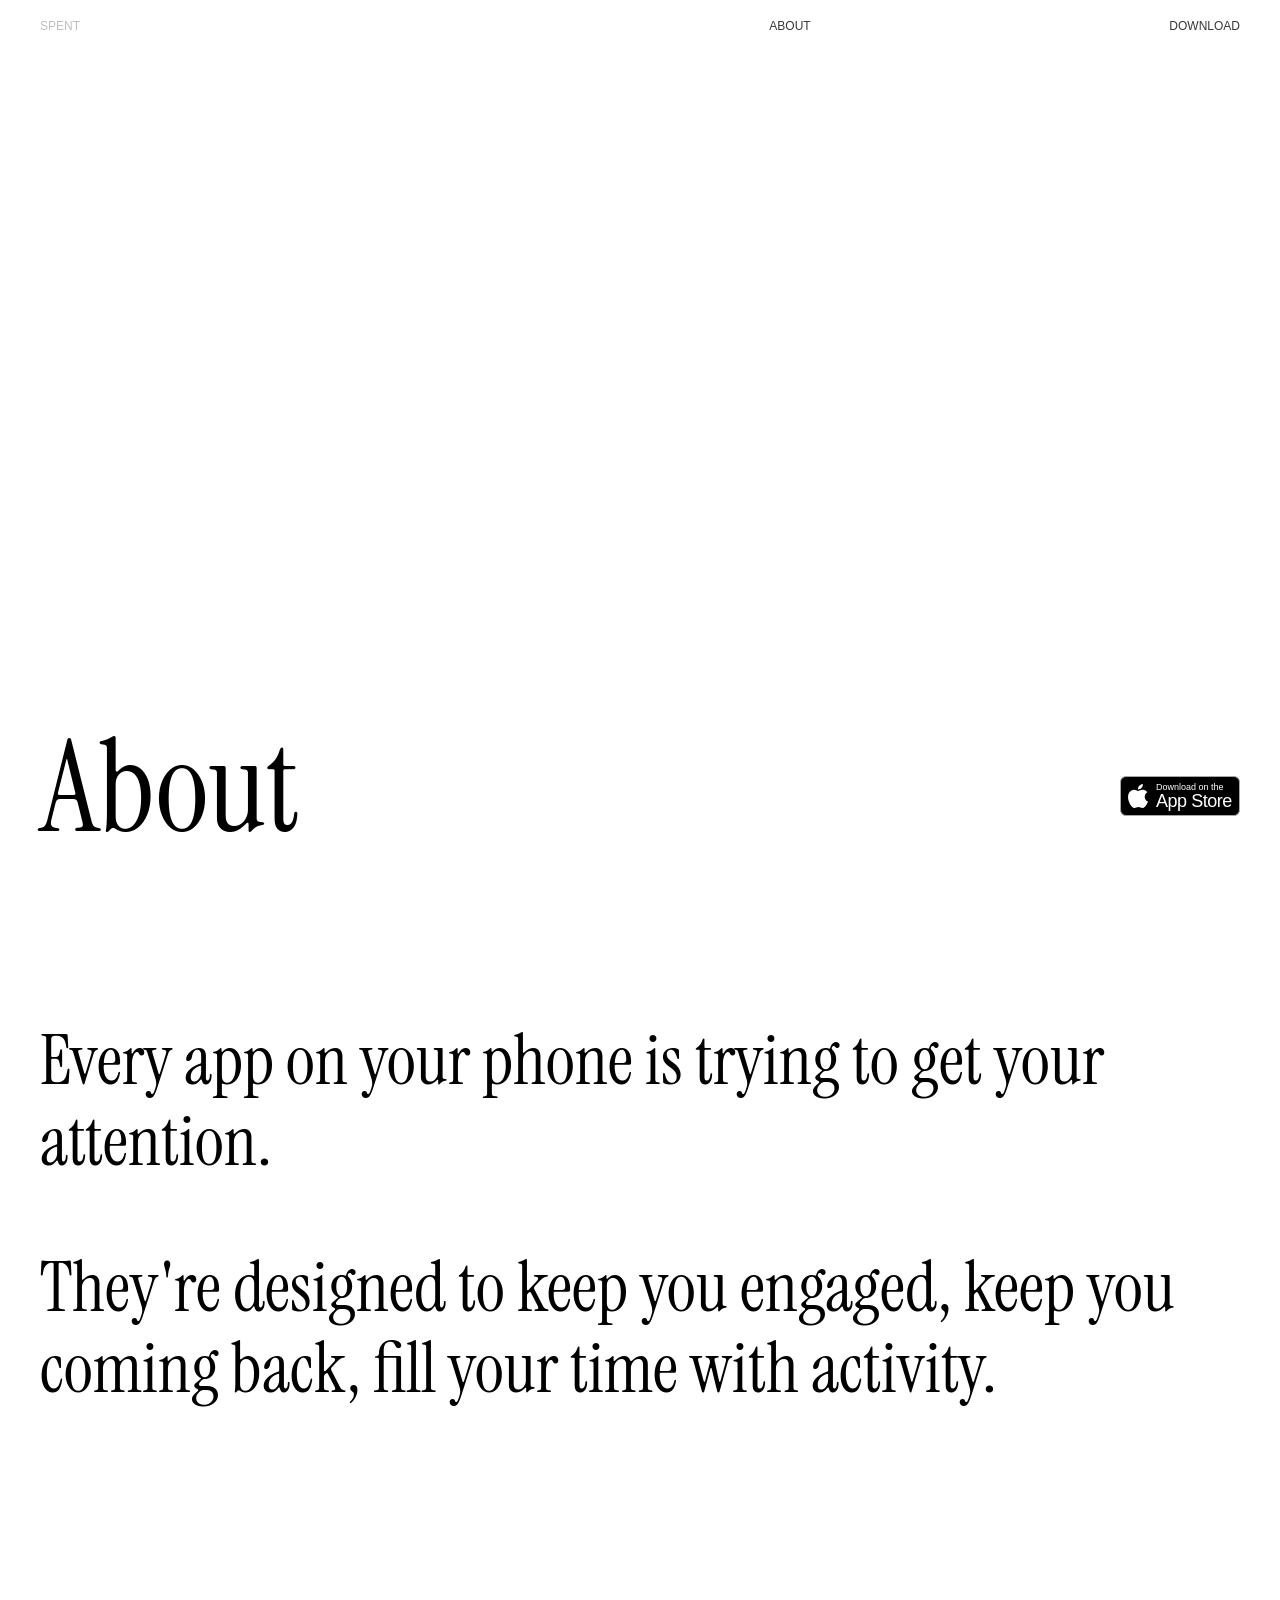
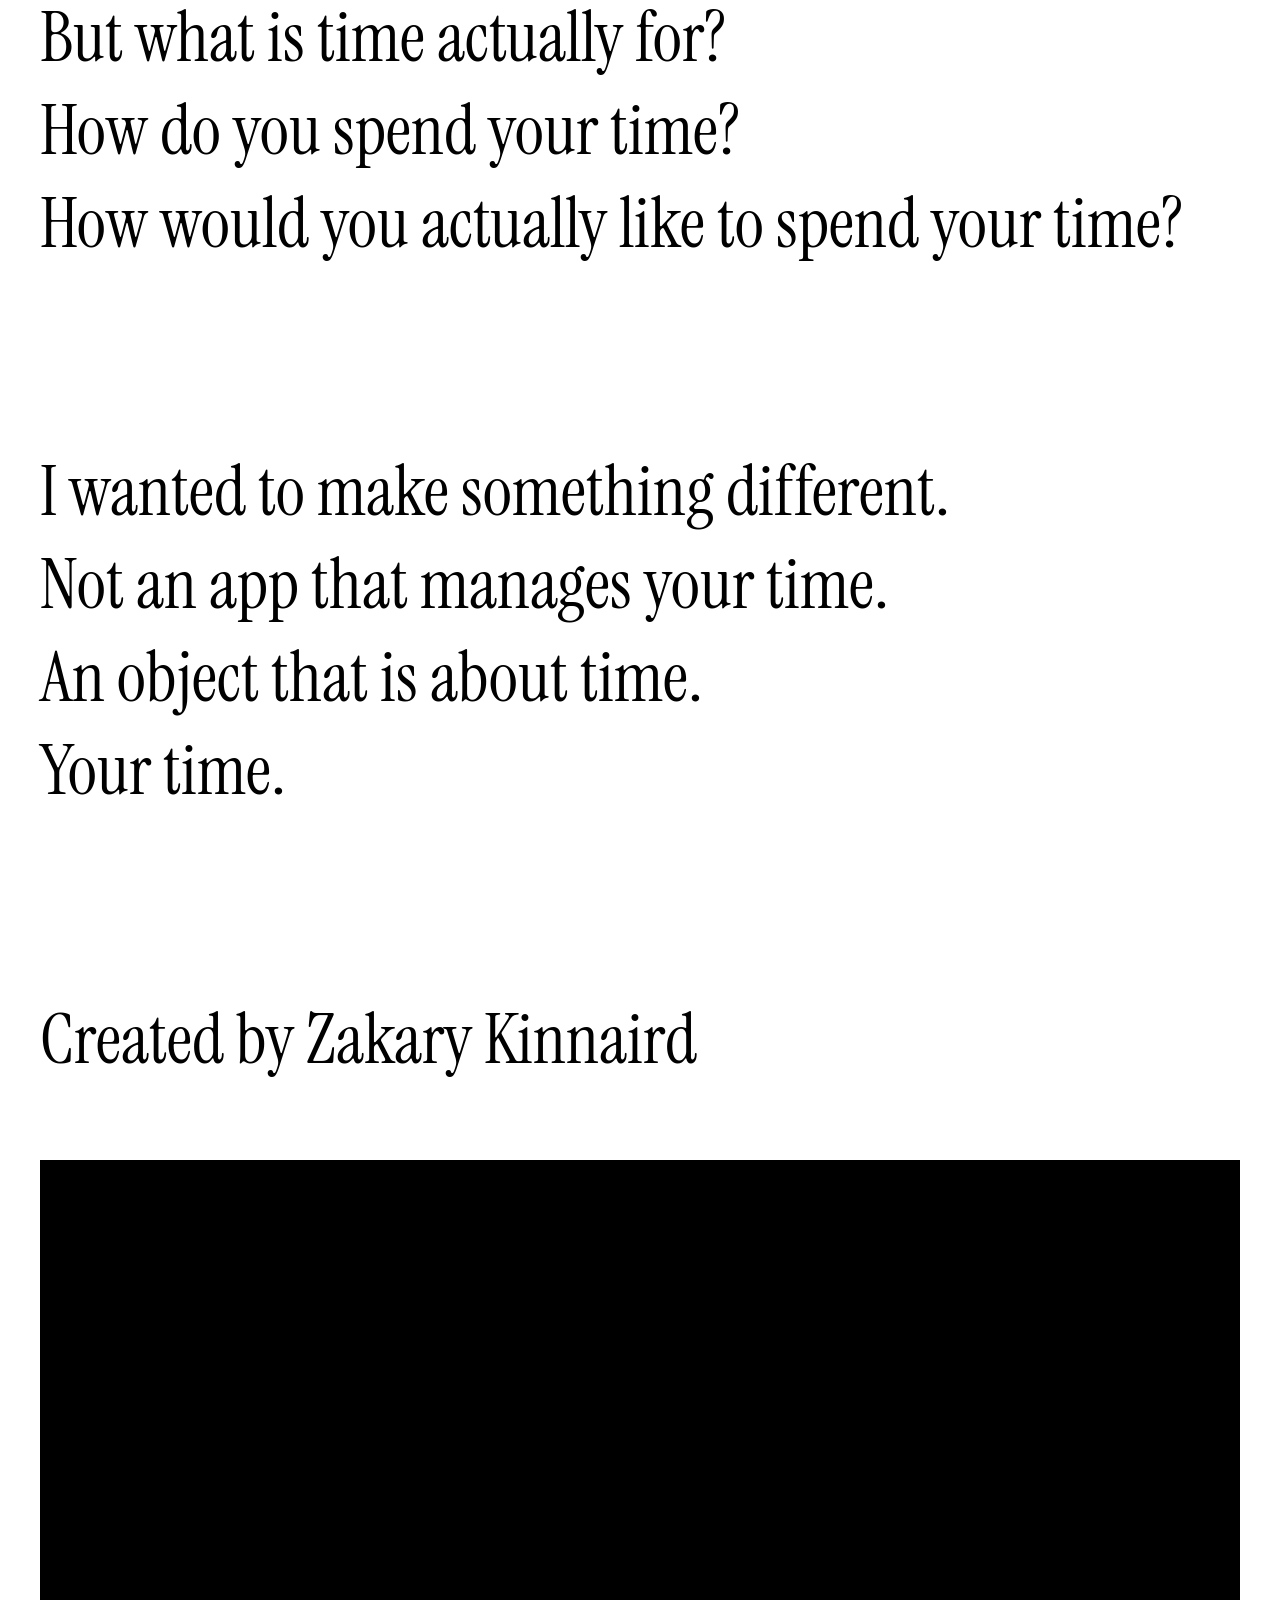
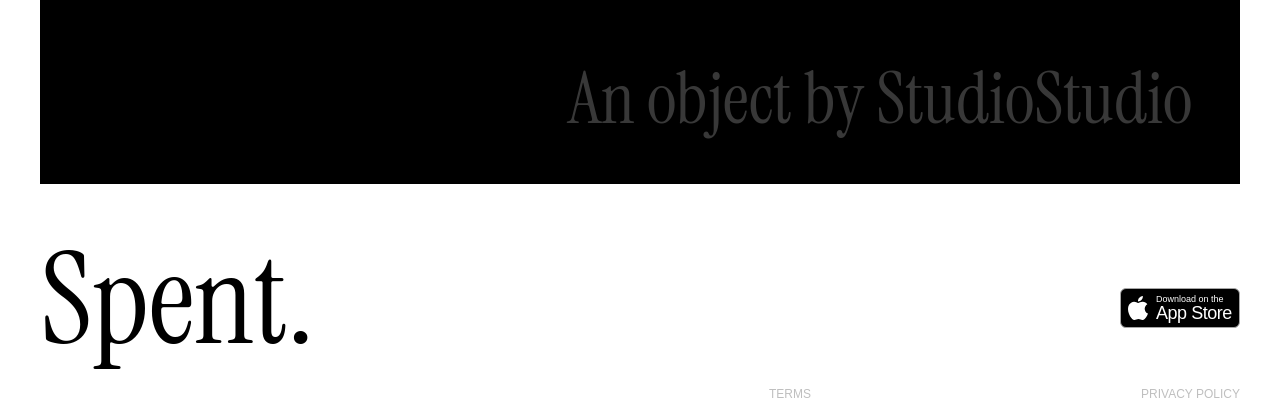
==== about.html @ fd3a0ca6 "Add full favicon set and wire it on both pages. Ship RealFaviconGenerator assets with ICO, PNG, SVG," ====
<!DOCTYPE html>
<html lang="en">
<head>
    <meta charset="UTF-8">
    <meta name="viewport" content="width=device-width, initial-scale=1.0">
    <title>About — Spent.</title>
    <meta name="description" content="An object that is about time. Your time.">
    <link rel="preconnect" href="https://fonts.googleapis.com">
    <link rel="preconnect" href="https://fonts.gstatic.com" crossorigin>
    <link href="https://fonts.googleapis.com/css2?family=Inter:wght@500;600&display=swap" rel="stylesheet">
    <link rel="stylesheet" href="styles.css">
    <meta name="apple-mobile-web-app-capable" content="yes">
    <meta name="apple-mobile-web-app-status-bar-style" content="default">
    <link rel="icon" href="images/favicon/favicon.ico" sizes="48x48">
    <link rel="icon" href="images/favicon/favicon.svg" type="image/svg+xml">
    <link rel="icon" type="image/png" sizes="96x96" href="images/favicon/favicon-96x96.png">
    <link rel="apple-touch-icon" href="images/favicon/apple-touch-icon.png">
    <link rel="manifest" href="images/favicon/site.webmanifest">
    <script>
        try {
            if (sessionStorage.getItem("spent-nav-intro-seen")) {
                document.documentElement.classList.add("nav-intro-seen");
            }
        } catch (error) {}
    </script>
</head>
<body>
    <div class="page page--about" data-node-id="595:8399">
        <div class="top-screen">
            <header class="menu" data-node-id="579:6534">
                <nav class="nav" aria-label="Primary" data-node-id="579:6535">
                    <a href="index.html" class="nav-link nav-link--dimmed nav-link--spent">Spent</a>
                    <span class="nav-spacer" aria-hidden="true"></span>
                    <a href="about.html" class="nav-link nav-link--active nav-link--about" aria-current="page">About</a>
                    <a href="https://apps.apple.com/app/id6762966405" class="nav-link nav-link--active nav-link--download">Download</a>
                </nav>
            </header>

            <div class="home-frame" data-node-id="579:6540">
                <section class="hero">
                    <div class="hero-media hero-media--video is-developing">
                        <video
                            class="hero-video hero-video--desktop"
                            src="videos/hero-desktop.mp4"
                            muted
                            autoplay
                            loop
                            playsinline
                            preload="auto"
                            aria-label="Spent on iPhone, on a wooden desk with everyday objects"
                        ></video>
                        <video
                            class="hero-video hero-video--mobile"
                            src="videos/hero-mobile.mp4"
                            muted
                            autoplay
                            loop
                            playsinline
                            preload="auto"
                            aria-label="Spent on iPhone, on a wooden desk with everyday objects"
                        ></video>
                        <span class="hero-develop" aria-hidden="true"></span>
                    </div>
                </section>

                <section class="title-row">
                    <h1 class="title">About</h1>
                    <a
                        href="https://apps.apple.com/app/id6762966405"
                        class="app-store-badge"
                        aria-label="Download on the App Store"
                    >
                        <span class="app-store-badge__icon" aria-hidden="true">
                            <img src="assets/apple-logo.svg" alt="">
                        </span>
                        <span class="app-store-badge__copy">
                            <span class="app-store-badge__line">Download on the</span>
                            <span class="app-store-badge__store">App Store</span>
                        </span>
                    </a>
                </section>
            </div>
        </div>

        <main class="about">
            <section class="about-copy">
                <div class="story-copy">
                    <p class="story-line story-line--lead">Every app on your phone is trying to get your attention.</p>
                    <p class="story-line">They're designed to keep you engaged, keep you coming back, fill your time with activity.</p>
                    <p class="story-line story-line--close">But what is time actually for?</p>
                    <p class="story-line">How do you spend your time?</p>
                    <p class="story-line">How would you actually like to spend your time?</p>
                    <p class="story-line story-line--close">I wanted to make something different.</p>
                    <p class="story-line">Not an app that manages your time.</p>
                    <p class="story-line">An object that is about time.</p>
                    <p class="story-line">Your time.</p>
                    <p class="story-line story-line--close">Created by Zakary Kinnaird</p>
                </div>
            </section>
        </main>

        <footer class="site-footer">
            <div class="site-footer__credit">
                <p class="site-footer__text">An object by StudioStudio</p>
            </div>
            <div class="site-footer__closing">
                <div class="site-footer__title-row">
                    <p class="title site-footer__title">Spent.</p>
                    <a
                        href="https://apps.apple.com/app/id6762966405"
                        class="app-store-badge"
                        aria-label="Download on the App Store"
                    >
                        <span class="app-store-badge__icon" aria-hidden="true">
                            <img src="assets/apple-logo.svg" alt="">
                        </span>
                        <span class="app-store-badge__copy">
                            <span class="app-store-badge__line">Download on the</span>
                            <span class="app-store-badge__store">App Store</span>
                        </span>
                    </a>
                </div>
                <nav class="site-footer__legal-nav" aria-label="Legal">
                    <a href="#" class="site-footer__legal-link site-footer__legal-link--terms">Terms</a>
                    <a href="#" class="site-footer__legal-link site-footer__legal-link--privacy">Privacy Policy</a>
                </nav>
            </div>
        </footer>
    </div>
    <script src="main.js"></script>
</body>
</html>
---- styles.css ----
/* Figma tokens — file IQTXoSvIH6yAjoppLTlvnV, frame 585:6566 */
:root {
    --night: #383838;
    --text-dimmed: #bfbfbf;
    --background: #ffffff;
    --text-primary: #000000;
    --badge-border: #a6a6a6;
    --page-padding: 40px;
    --menu-padding: 20px;
    --section-gap: 48px;
    --title-size: 128px;
    --story-size: clamp(32px, 5.5vw, 88px);
    --story-block-gap: 120px;
    --footer-text-size: clamp(40px, 6vw, 72px);
    --footer-padding: 48px;
    --footer-top-gap: 40px;
    --reveal-duration: 1.35s;
    --reveal-ease: cubic-bezier(0.25, 0.1, 0.25, 1);
    --hero-develop-duration: 6.5s;
    --hero-develop-delay: 0.7s;
    --hero-develop-ease: cubic-bezier(0.22, 1, 0.36, 1);
    --nav-fade-delay: calc(var(--hero-develop-delay) + var(--hero-develop-duration) * 0.55);
    --story-develop-duration: calc(var(--hero-develop-duration) / 2);
    --story-develop-delay: calc(var(--hero-develop-delay) / 2);
    --polaroid-text: #f4f4f3;
    --text-develop-duration: var(--hero-develop-duration);
    --footer-develop-duration: calc(var(--text-develop-duration) * 1.5);
    --footer-develop-delay: calc(var(--hero-develop-delay) * 2);
    --footer-reveal-duration: calc(var(--reveal-duration) * 1.5);
    --link-hover-duration: 1.5s;
    --link-hover-ease: cubic-bezier(0.25, 0.1, 0.25, 1);
}

@font-face {
    font-family: "Instrument Serif";
    src: url("fonts/InstrumentSerif-Regular.ttf") format("truetype");
    font-weight: 400;
    font-style: normal;
    font-display: swap;
}

*,
*::before,
*::after {
    margin: 0;
    padding: 0;
    box-sizing: border-box;
    -webkit-font-smoothing: antialiased;
    -moz-osx-font-smoothing: grayscale;
}

html {
    height: 100%;
    scroll-behavior: smooth;
}

body {
    min-height: 100%;
    background-color: var(--background);
    color: var(--text-primary);
    overflow-x: hidden;
}

img {
    display: block;
    max-width: 100%;
}

video {
    display: block;
    max-width: 100%;
}

a {
    color: inherit;
    text-decoration: none;
}

.page {
    width: 100%;
    min-height: 100%;
    display: flex;
    flex-direction: column;
    align-items: center;
}

/* Figma Desktop frame — nav + hero + title = one viewport */
.top-screen {
    width: 100%;
    height: 100dvh;
    max-height: 100dvh;
    display: flex;
    flex-direction: column;
    align-items: center;
    padding-left: var(--page-padding);
    padding-right: var(--page-padding);
    padding-top: env(safe-area-inset-top);
    padding-bottom: env(safe-area-inset-bottom);
    overflow: hidden;
}

/* Section: menu — 579:6534 */
.menu {
    width: 100%;
    display: flex;
    align-items: center;
    justify-content: center;
    padding-top: var(--menu-padding);
    padding-bottom: var(--menu-padding);
    flex-shrink: 0;
}

.top-screen:has(.hero-media.is-developing) .menu,
.top-screen:has(.hero-media.is-developing) .title-row .app-store-badge {
    opacity: 0;
    animation: nav-fade-in var(--reveal-duration) var(--reveal-ease) var(--nav-fade-delay) both;
}

html.nav-intro-seen .top-screen:has(.hero-media.is-developing) .menu,
html.nav-intro-seen .top-screen:has(.hero-media.is-developing) .title-row .app-store-badge {
    opacity: 1;
    animation: none;
}

@keyframes nav-fade-in {
    from {
        opacity: 0;
    }

    to {
        opacity: 1;
    }
}

.nav {
    width: 100%;
    display: grid;
    grid-template-columns: repeat(4, 1fr);
    align-items: center;
    font-family: "Helvetica Neue", Helvetica, Inter, sans-serif;
    font-size: 12px;
    font-weight: 500;
    line-height: 1;
    text-transform: uppercase;
    white-space: nowrap;
}

.nav-link {
    font-weight: 500;
    transition: color var(--link-hover-duration) var(--link-hover-ease);
}

.nav-link--active {
    color: var(--night);
}

.nav-link--active:hover,
.nav-link--active:focus-visible {
    color: var(--text-dimmed);
}

.nav-link--spent {
    grid-column: 1;
    justify-self: start;
}

.nav-link--spent.nav-link--dimmed {
    grid-column: 1;
    justify-self: start;
}

.nav-spacer {
    grid-column: 2;
}

.nav-link--dimmed {
    color: var(--text-dimmed);
    grid-column: 3;
    justify-self: center;
}

.nav-link--dimmed:hover,
.nav-link--dimmed:focus-visible {
    color: var(--night);
}

.nav-link--about {
    grid-column: 3;
    justify-self: center;
}

.nav-link--dimmed[aria-disabled="true"] {
    cursor: default;
}

.nav-link--dimmed[aria-disabled="true"]:hover,
.nav-link--dimmed[aria-disabled="true"]:focus-visible {
    color: var(--text-dimmed);
}

.nav-link--download {
    grid-column: 4;
    justify-self: end;
}

/* Figma content column — 579:6540 */
.home-frame {
    width: 100%;
    flex: 1;
    min-height: 0;
    display: flex;
    flex-direction: column;
}

/* Section: hero — 579:6541 */
.hero {
    position: relative;
    width: 100%;
    flex: 1;
    min-height: 0;
    overflow: hidden;
}

.hero-media {
    position: absolute;
    inset: 0;
    overflow: hidden;
}

.hero-image {
    position: absolute;
    inset: 0;
    width: 100%;
    height: 100%;
    max-width: none;
    object-fit: cover;
    object-position: center;
    pointer-events: none;
    opacity: 0.08;
    filter: brightness(0.18) saturate(0.2) sepia(0.12);
}

.hero-develop,
.story-develop {
    position: absolute;
    inset: 0;
    pointer-events: none;
    opacity: 1;
    background: linear-gradient(
        180deg,
        rgba(244, 244, 243, 0.96) 0%,
        rgba(244, 244, 243, 0.94) 100%
    );
}

.hero-media.is-developing .hero-image {
    will-change: opacity, filter;
    animation: hero-photo-develop var(--hero-develop-duration) var(--hero-develop-ease) var(--hero-develop-delay) forwards;
}

.hero-media.is-developing .hero-develop {
    animation: hero-wash-clear var(--hero-develop-duration) var(--hero-develop-ease) var(--hero-develop-delay) forwards;
}

.hero-media.is-developed .hero-image {
    opacity: 1;
    filter: none;
}

.hero-media.is-developed .hero-develop {
    opacity: 0;
}

.hero-media--video .hero-video {
    position: absolute;
    inset: 0;
    width: 100%;
    height: 100%;
    max-width: none;
    object-fit: cover;
    object-position: center;
    pointer-events: none;
    opacity: 0.08;
    filter: brightness(0.18) saturate(0.2) sepia(0.12);
}

.hero-media--video.is-developing .hero-video {
    will-change: opacity, filter;
    animation: hero-photo-develop var(--hero-develop-duration) var(--hero-develop-ease) var(--hero-develop-delay) forwards;
}

.hero-media--video.is-developing .hero-develop {
    animation: hero-wash-clear var(--hero-develop-duration) var(--hero-develop-ease) var(--hero-develop-delay) forwards;
}

.hero-media--video.is-developed .hero-video {
    opacity: 1;
    filter: none;
}

.hero-media--video.is-developed .hero-develop {
    opacity: 0;
}

.hero-video--mobile {
    display: none;
}

@media (max-width: 768px) {
    .hero-video--desktop {
        display: none;
    }

    .hero-video--mobile {
        display: block;
    }
}

@keyframes hero-photo-develop {
    from {
        opacity: 0.08;
        filter: brightness(0.18) saturate(0.2) sepia(0.12);
    }

    to {
        opacity: 1;
        filter: brightness(1) saturate(1) sepia(0);
    }
}

@keyframes hero-wash-clear {
    to {
        opacity: 0;
    }
}

@media (prefers-reduced-motion: reduce) {
    .hero-image,
    .hero-media--video .hero-video {
        opacity: 1;
        filter: none;
    }

    .hero-develop,
    .story-develop {
        display: none;
    }

    .hero-media.is-developing .hero-image,
    .hero-media.is-developing .hero-develop,
    .hero-media--video.is-developing .hero-video,
    .hero-media--video.is-developing .hero-develop,
    .story-media.is-visible .story-image,
    .story-media.is-visible .story-develop {
        animation: none;
    }

    .story-media .story-image {
        opacity: 1;
        filter: none;
    }

    .menu,
    .title-row .app-store-badge {
        opacity: 1;
        animation: none;
    }
}

/* Section: title row — 579:6542 + 579:6544 */
.title-row {
    width: 100%;
    display: flex;
    align-items: center;
    justify-content: space-between;
    gap: 24px;
    flex-shrink: 0;
    padding-top: var(--section-gap);
    padding-bottom: var(--page-padding);
    min-height: calc(var(--title-size) + var(--section-gap) + var(--page-padding));
}

.title {
    font-family: "Instrument Serif", Georgia, "Times New Roman", serif;
    font-size: var(--title-size);
    font-weight: 400;
    line-height: 1;
    color: var(--text-primary);
    word-break: break-word;
}

@media (min-width: 769px) {
    .title {
        /* Serif cap height sits low in the em box at large sizes */
        transform: translateY(-0.06em);
    }
}

/* App Store badge — Component 2, 579:6544 */
.app-store-badge {
    display: inline-flex;
    align-items: center;
    flex-shrink: 0;
    width: 120px;
    height: 40px;
    padding: 0;
    background: #000000;
    border: 1px solid var(--badge-border);
    border-radius: 6px;
    overflow: hidden;
    transition: opacity 0.2s ease;
}

.app-store-badge:hover {
    opacity: 0.88;
}

.app-store-badge__icon {
    position: relative;
    width: 20px;
    height: 24px;
    margin-left: 7px;
    flex-shrink: 0;
    overflow: hidden;
}

.app-store-badge__icon img {
    position: absolute;
    inset: 0;
    width: 100%;
    height: 100%;
}

.app-store-badge__copy {
    display: flex;
    flex-direction: column;
    align-items: flex-start;
    justify-content: center;
    margin-left: 8px;
    color: #ffffff;
}

.app-store-badge__line {
    font-family: -apple-system, BlinkMacSystemFont, "SF Pro Text", "Helvetica Neue", sans-serif;
    font-size: 9px;
    font-weight: 500;
    line-height: 9px;
}

.app-store-badge__store {
    font-family: -apple-system, BlinkMacSystemFont, "SF Pro Display", "Helvetica Neue", sans-serif;
    font-size: 18px;
    font-weight: 500;
    line-height: 1;
    letter-spacing: -0.47px;
}

@media (max-width: 1200px) {
    :root {
        --title-size: clamp(64px, 8vw, 128px);
        --section-gap: clamp(24px, 3vh, 48px);
    }
}

@media (max-width: 768px) {
    :root {
        --page-padding: 20px;
        --title-size: clamp(48px, 12vw, 96px);
        --section-gap: clamp(16px, 2.5vh, 32px);
    }

    .menu {
        align-items: center;
        height: auto;
        padding-top: var(--menu-padding);
        padding-bottom: var(--menu-padding);
    }

    .title-row {
        align-items: center;
        gap: 16px;
        min-height: auto;
        padding-top: var(--section-gap);
        padding-bottom: 20px;
    }

    .title {
        transform: translateY(-0.04em);
    }
}

@media (max-height: 700px) {
    :root {
        --title-size: clamp(40px, 10vh, 80px);
        --section-gap: 16px;
    }

    .menu {
        align-items: center;
        height: auto;
        padding-top: var(--menu-padding);
        padding-bottom: var(--menu-padding);
    }

    .title-row {
        padding-bottom: 16px;
    }
}

@media (max-width: 480px) {
    .nav {
        font-size: 11px;
    }
}

/* Story page — frame 585:6584 */
.story {
    width: 100%;
    padding-left: var(--page-padding);
    padding-right: var(--page-padding);
}

/* About page — frame 595:8399 */
.about {
    width: 100%;
    padding-left: var(--page-padding);
    padding-right: var(--page-padding);
    padding-bottom: var(--page-padding);
    display: flex;
    flex-direction: column;
    gap: var(--story-block-gap);
}

.about-copy {
    padding-top: var(--story-block-gap);
}

.about-copy .story-copy {
    gap: 0.75em;
}

.about-copy .story-line--lead {
    margin-bottom: 0.75em;
}

.about-copy .story-line--close {
    margin-top: 2.5em;
}

.story-intro {
    padding-top: var(--story-block-gap);
    padding-bottom: var(--story-block-gap);
}

.story-block {
    display: flex;
    flex-direction: column;
    gap: var(--story-block-gap);
    padding-bottom: var(--story-block-gap);
}

.story-block--last {
    padding-bottom: calc(var(--story-block-gap) + var(--page-padding));
}

.story-image {
    width: 100%;
    height: auto;
    max-width: none;
    display: block;
}

.story-media {
    position: relative;
    width: 100%;
}

.story-media .story-image {
    opacity: 0.08;
    filter: brightness(0.18) saturate(0.2) sepia(0.12);
}

.story-media.is-visible .story-image {
    will-change: opacity, filter;
    animation: hero-photo-develop var(--story-develop-duration) var(--hero-develop-ease) var(--story-develop-delay) forwards;
}

.story-media.is-visible .story-develop {
    animation: hero-wash-clear var(--story-develop-duration) var(--hero-develop-ease) var(--story-develop-delay) forwards;
}

.story-media.is-developed .story-image {
    opacity: 1;
    filter: none;
}

.story-media.is-developed .story-develop {
    opacity: 0;
}

.story-copy {
    display: flex;
    flex-direction: column;
    gap: 0.15em;
}

.story-line {
    font-family: "Instrument Serif", Georgia, "Times New Roman", serif;
    font-size: var(--story-size);
    font-weight: 400;
    line-height: 1.15;
    color: var(--polaroid-text);
}

.story-line--lead {
    margin-bottom: 0.35em;
}

.story-line--close {
    margin-top: 0.65em;
}

/* Scroll reveal — polaroid develop on editorial text */
@keyframes text-polaroid-develop {
    from {
        color: var(--polaroid-text);
    }

    to {
        color: var(--text-primary);
    }
}

@keyframes footer-credit-fade-in {
    from {
        opacity: 0;
    }

    to {
        opacity: 1;
    }
}

.story-line.is-visible {
    will-change: color;
    animation: text-polaroid-develop var(--text-develop-duration) var(--hero-develop-ease) var(--reveal-delay, 0ms) forwards;
}

.site-footer__title.is-visible {
    will-change: color;
    animation: text-polaroid-develop var(--footer-develop-duration) var(--hero-develop-ease) var(--footer-develop-delay) forwards;
}

.site-footer__text.is-visible {
    will-change: opacity;
    animation: footer-credit-fade-in var(--footer-develop-duration) var(--hero-develop-ease) var(--footer-develop-delay) forwards;
}

.site-footer__closing .app-store-badge {
    opacity: 0;
    transition: opacity var(--footer-reveal-duration) var(--reveal-ease);
    transition-delay: 0ms;
}

.site-footer__closing .app-store-badge.is-visible {
    opacity: 1;
    transition-delay: var(--footer-develop-delay);
}

@media (prefers-reduced-motion: reduce) {
    .story-line,
    .site-footer__title {
        color: var(--text-primary);
        animation: none;
    }

    .site-footer__text {
        opacity: 1;
        animation: none;
    }

    .site-footer__closing .app-store-badge {
        opacity: 1;
        transition: none;
    }
}

.site-footer {
    width: 100%;
    min-height: 100vh;
    min-height: 100dvh;
    padding-top: 0;
    padding-left: var(--page-padding);
    padding-right: var(--page-padding);
    display: flex;
    flex-direction: column;
}

.site-footer__credit {
    width: 100%;
    flex: 1 1 auto;
    display: flex;
    align-items: flex-end;
    justify-content: flex-end;
    min-height: 0;
    margin-top: var(--footer-top-gap);
    padding-right: var(--footer-padding);
    padding-bottom: var(--footer-padding);
    padding-left: var(--footer-padding);
    background: #000000;
}

.site-footer__text {
    font-family: "Instrument Serif", Georgia, "Times New Roman", serif;
    font-size: var(--footer-text-size);
    font-weight: 400;
    line-height: 1.05;
    color: var(--night);
    opacity: 0;
}

.site-footer__closing {
    position: relative;
    width: 100%;
    flex-shrink: 0;
    display: flex;
    flex-direction: column;
    align-items: stretch;
    min-height: calc(var(--title-size) + var(--section-gap) + var(--menu-padding) * 3);
    padding-top: calc(var(--section-gap) + 12px);
    padding-bottom: calc(var(--menu-padding) + env(safe-area-inset-bottom, 0px));
    background: var(--background);
}

.site-footer__title-row {
    width: 100%;
    display: flex;
    align-items: center;
    justify-content: space-between;
    gap: 24px;
}

.site-footer__title {
    word-break: break-word;
    color: var(--polaroid-text);
}

@media (min-width: 769px) {
    .site-footer__title {
        transform: translateY(-0.06em);
    }
}

.site-footer__legal-nav {
    margin-top: auto;
    width: 100%;
    display: grid;
    grid-template-columns: repeat(4, 1fr);
    align-items: center;
    font-family: "Helvetica Neue", Helvetica, Inter, sans-serif;
    font-size: 12px;
    font-weight: 500;
    line-height: 1;
    text-transform: uppercase;
    white-space: nowrap;
}

.site-footer__legal-link {
    color: var(--text-dimmed);
    transition: color var(--link-hover-duration) var(--link-hover-ease);
}

.site-footer__legal-link--terms {
    grid-column: 3;
    justify-self: center;
}

.site-footer__legal-link--privacy {
    grid-column: 4;
    justify-self: end;
}

.site-footer__legal-link:hover,
.site-footer__legal-link:focus-visible {
    color: var(--night);
}

@media (max-width: 768px) {
    :root {
        --story-block-gap: 72px;
        --footer-text-size: clamp(32px, 9vw, 48px);
        --footer-top-gap: var(--menu-padding);
    }

    .story-intro {
        padding-top: 64px;
        padding-bottom: 64px;
    }

    .site-footer__title {
        transform: translateY(-0.04em);
    }

    .site-footer__credit {
        padding: var(--menu-padding);
        padding-bottom: calc(var(--menu-padding) + env(safe-area-inset-bottom, 0px));
    }

    .site-footer__closing {
        min-height: calc(var(--title-size) + var(--section-gap) + var(--menu-padding) * 2);
        padding-top: var(--section-gap);
        padding-bottom: calc(var(--menu-padding) + env(safe-area-inset-bottom, 0px));
    }
}

@media (max-width: 480px) {
    :root {
        --story-block-gap: 56px;
    }
}
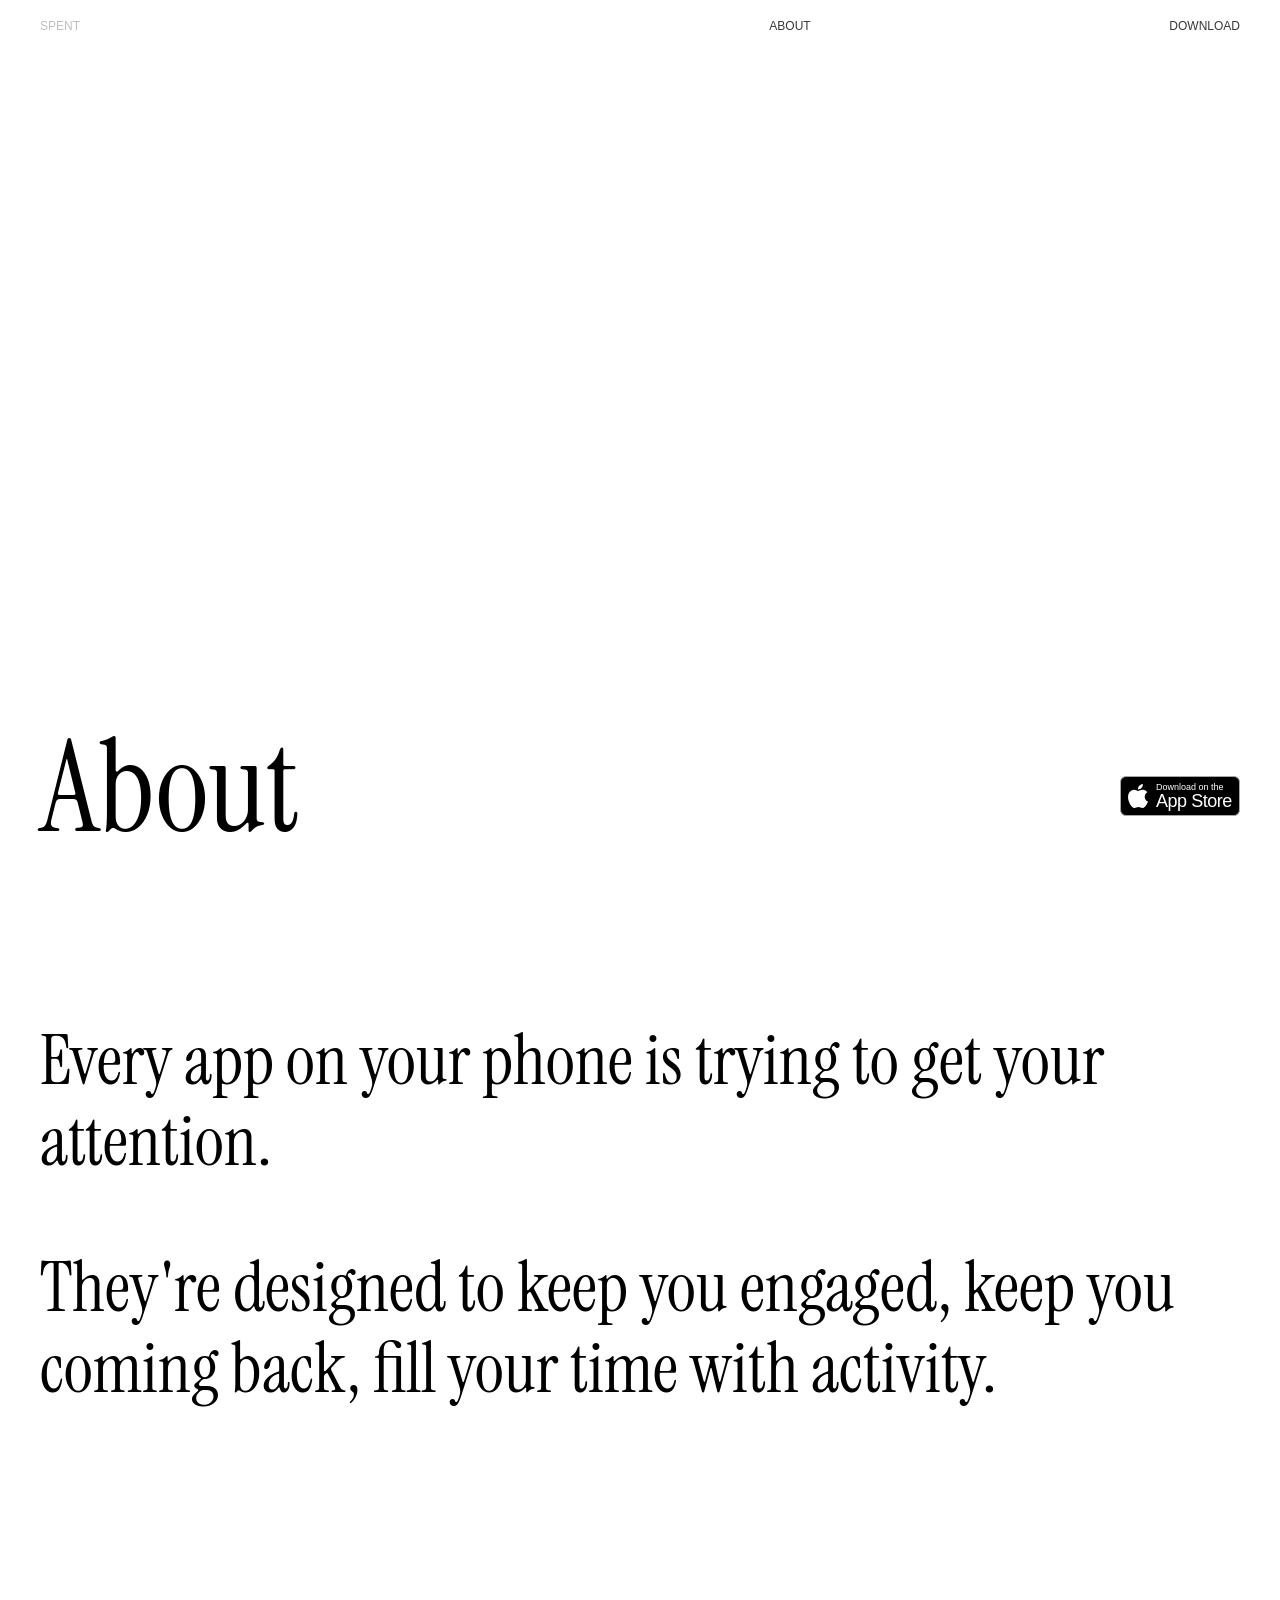
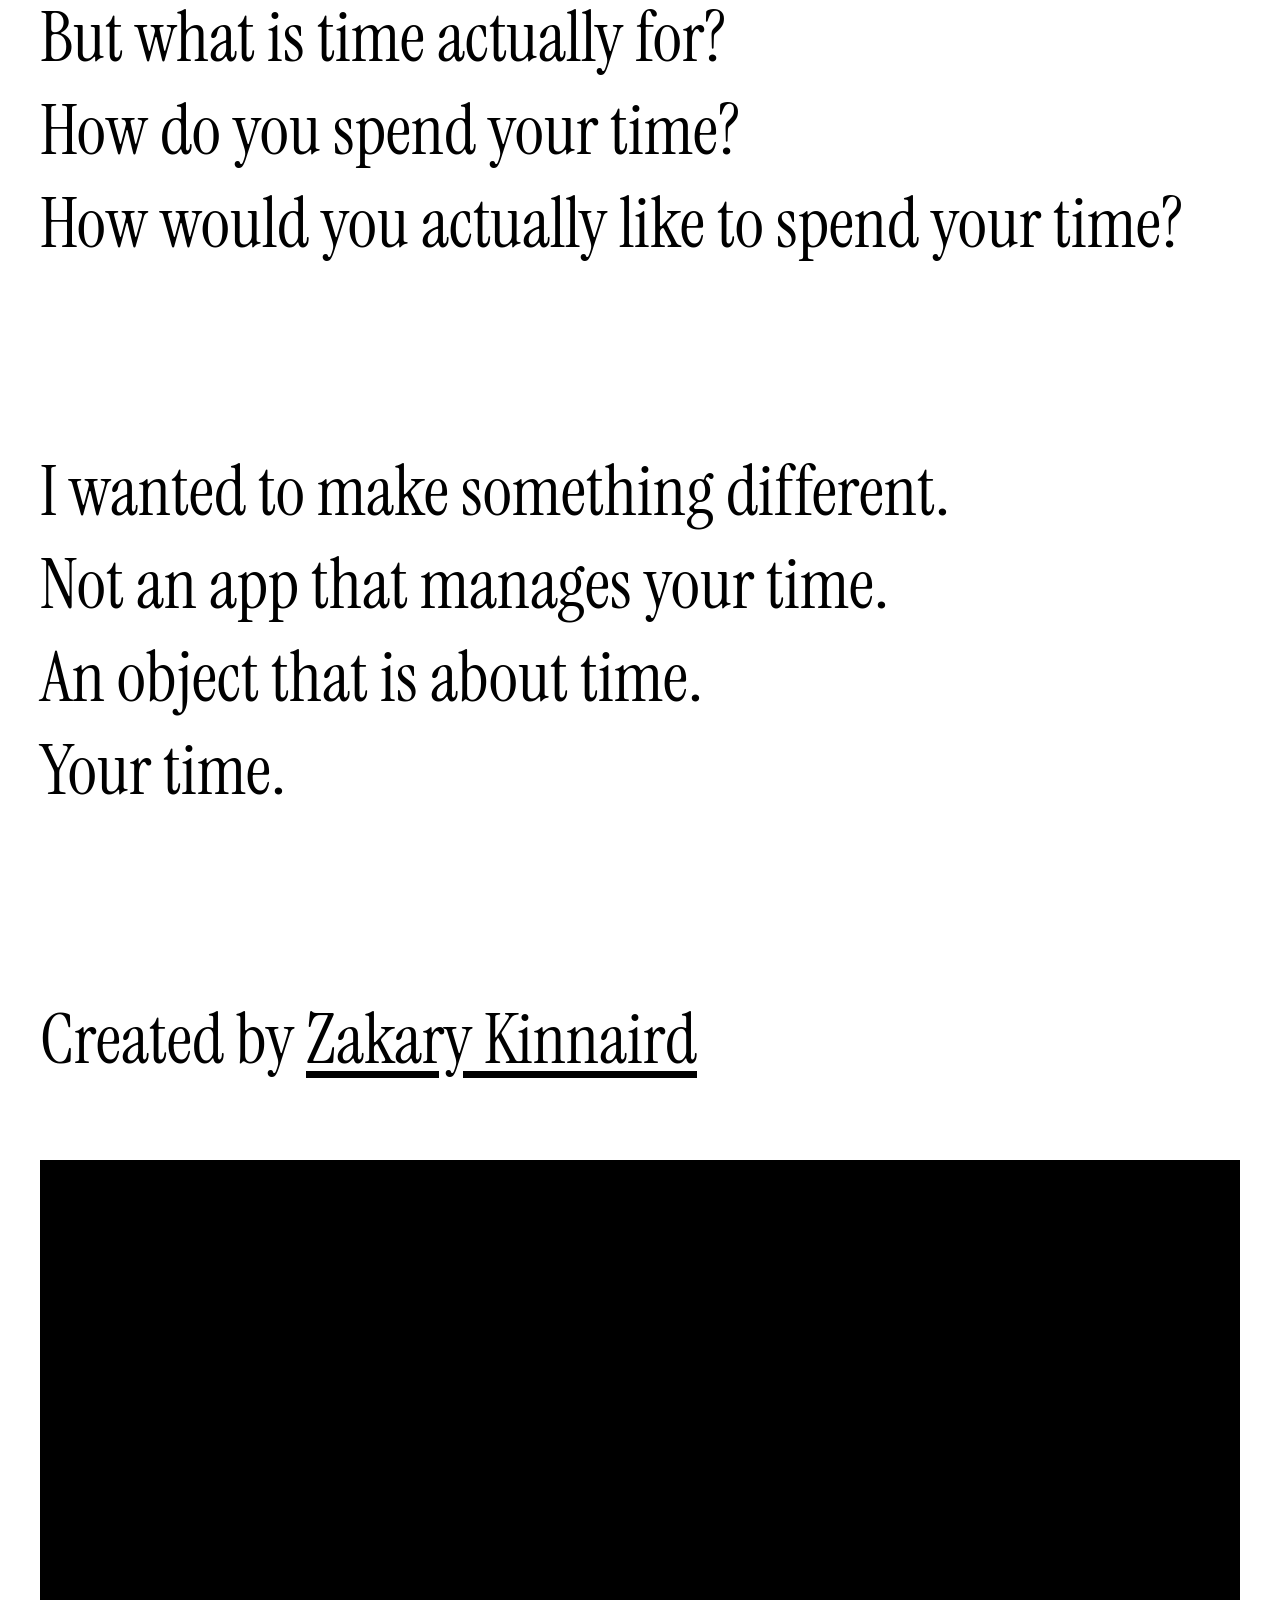
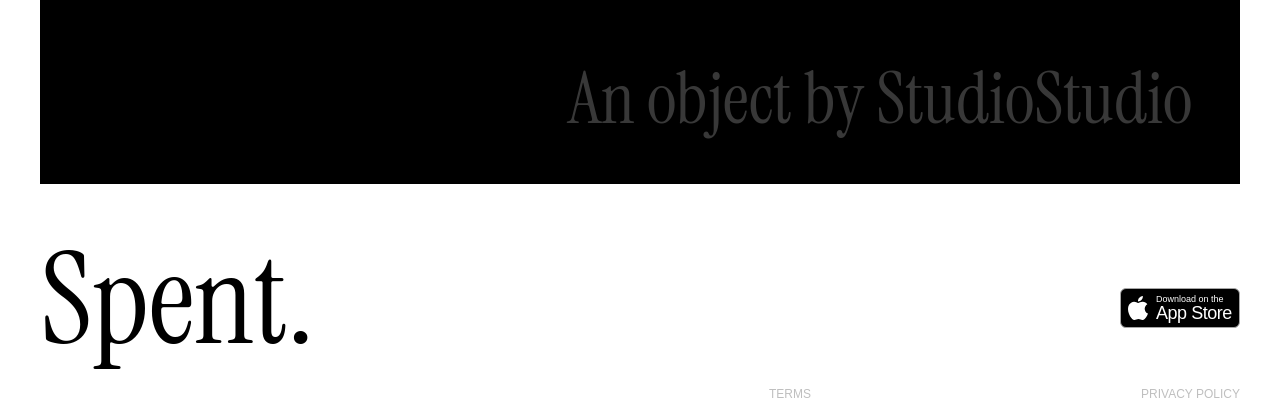
==== commit 601d00d0: "Link creator credit on About page to zakarykinnaird.com. Co-authored-by: Cursor <cursoragent@cursor." ====
--- a/about.html
+++ b/about.html
@@ -3,8 +3,27 @@
 <head>
     <meta charset="UTF-8">
     <meta name="viewport" content="width=device-width, initial-scale=1.0">
-    <title>About — Spent.</title>
-    <meta name="description" content="An object that is about time. Your time.">
+    <title>About Spent — An object about your time | StudioStudio</title>
+    <meta name="description" content="Why Spent exists: not an app that manages your time, but a calm, minimal object about it. Created by Zakary Kinnaird for iPhone and Apple Watch.">
+    <meta name="keywords" content="Spent, about, StudioStudio, minimal app, mindful time, object, calm, focus, life, day, year, iPhone app">
+    <meta name="author" content="StudioStudio">
+    <meta name="robots" content="index, follow">
+    <link rel="canonical" href="https://studiostudio.store/about.html">
+    <meta name="theme-color" content="#ffffff">
+    <meta name="apple-itunes-app" content="app-id=6762966405">
+    <meta property="og:type" content="website">
+    <meta property="og:site_name" content="Spent">
+    <meta property="og:title" content="About Spent — An object about your time">
+    <meta property="og:description" content="Not an app that manages your time. An object that is about time. Your time.">
+    <meta property="og:url" content="https://studiostudio.store/about.html">
+    <meta property="og:image" content="https://studiostudio.store/images/Spent-by-StudioStudio.png">
+    <meta property="og:image:width" content="1200">
+    <meta property="og:image:height" content="630">
+    <meta property="og:image:alt" content="Spent — A day. A year. A life. A minimal time app by StudioStudio">
+    <meta name="twitter:card" content="summary_large_image">
+    <meta name="twitter:title" content="About Spent — An object about your time">
+    <meta name="twitter:description" content="Not an app that manages your time. An object that is about time. Your time.">
+    <meta name="twitter:image" content="https://studiostudio.store/images/Spent-by-StudioStudio.png">
     <link rel="preconnect" href="https://fonts.googleapis.com">
     <link rel="preconnect" href="https://fonts.gstatic.com" crossorigin>
     <link href="https://fonts.googleapis.com/css2?family=Inter:wght@500;600&display=swap" rel="stylesheet">
@@ -17,11 +36,20 @@
     <link rel="apple-touch-icon" href="images/favicon/apple-touch-icon.png">
     <link rel="manifest" href="images/favicon/site.webmanifest">
     <script>
-        try {
-            if (sessionStorage.getItem("spent-nav-intro-seen")) {
-                document.documentElement.classList.add("nav-intro-seen");
+        (function () {
+            var height = Math.round(window.innerHeight);
+
+            document.documentElement.style.setProperty("--top-screen-height", height + "px");
+            if (height <= 700) {
+                document.documentElement.classList.add("compact-top");
             }
-        } catch (error) {}
+
+            try {
+                if (sessionStorage.getItem("spent-nav-intro-seen")) {
+                    document.documentElement.classList.add("nav-intro-seen");
+                }
+            } catch (error) {}
+        })();
     </script>
 </head>
 <body>
@@ -94,7 +122,7 @@
                     <p class="story-line">Not an app that manages your time.</p>
                     <p class="story-line">An object that is about time.</p>
                     <p class="story-line">Your time.</p>
-                    <p class="story-line story-line--close">Created by Zakary Kinnaird</p>
+                    <p class="story-line story-line--close">Created by <a href="https://zakarykinnaird.com/">Zakary Kinnaird</a></p>
                 </div>
             </section>
         </main>
@@ -121,8 +149,8 @@
                     </a>
                 </div>
                 <nav class="site-footer__legal-nav" aria-label="Legal">
-                    <a href="#" class="site-footer__legal-link site-footer__legal-link--terms">Terms</a>
-                    <a href="#" class="site-footer__legal-link site-footer__legal-link--privacy">Privacy Policy</a>
+                    <a href="terms.html" class="site-footer__legal-link site-footer__legal-link--terms">Terms</a>
+                    <a href="privacy.html" class="site-footer__legal-link site-footer__legal-link--privacy">Privacy Policy</a>
                 </nav>
             </div>
         </footer>
--- a/styles.css
+++ b/styles.css
@@ -87,8 +87,8 @@
 /* Figma Desktop frame — nav + hero + title = one viewport */
 .top-screen {
     width: 100%;
-    height: 100dvh;
-    max-height: 100dvh;
+    height: var(--top-screen-height, 100svh);
+    max-height: var(--top-screen-height, 100svh);
     display: flex;
     flex-direction: column;
     align-items: center;
@@ -458,7 +458,7 @@
 @media (max-width: 1200px) {
     :root {
         --title-size: clamp(64px, 8vw, 128px);
-        --section-gap: clamp(24px, 3vh, 48px);
+        --section-gap: clamp(24px, 3vw, 48px);
     }
 }
 
@@ -466,7 +466,7 @@
     :root {
         --page-padding: 20px;
         --title-size: clamp(48px, 12vw, 96px);
-        --section-gap: clamp(16px, 2.5vh, 32px);
+        --section-gap: 24px;
     }
 
     .menu {
@@ -489,22 +489,20 @@
     }
 }
 
-@media (max-height: 700px) {
-    :root {
-        --title-size: clamp(40px, 10vh, 80px);
-        --section-gap: 16px;
-    }
-
-    .menu {
-        align-items: center;
-        height: auto;
-        padding-top: var(--menu-padding);
-        padding-bottom: var(--menu-padding);
-    }
-
-    .title-row {
-        padding-bottom: 16px;
-    }
+html.compact-top {
+    --title-size: clamp(40px, 11vw, 72px);
+    --section-gap: 16px;
+}
+
+html.compact-top .menu {
+    align-items: center;
+    height: auto;
+    padding-top: var(--menu-padding);
+    padding-bottom: var(--menu-padding);
+}
+
+html.compact-top .title-row {
+    padding-bottom: 16px;
 }
 
 @media (max-width: 480px) {
@@ -618,6 +616,18 @@
 
 .story-line--close {
     margin-top: 0.65em;
+}
+
+.story-copy a {
+    color: inherit;
+    text-decoration: underline;
+    text-underline-offset: 0.12em;
+    transition: color var(--link-hover-duration) var(--link-hover-ease);
+}
+
+.story-copy a:hover,
+.story-copy a:focus-visible {
+    color: var(--text-dimmed);
 }
 
 /* Scroll reveal — polaroid develop on editorial text */
@@ -818,3 +828,117 @@
         --story-block-gap: 56px;
     }
 }
+
+/* Legal pages — privacy, terms */
+.page--legal {
+    align-items: stretch;
+}
+
+.legal-header {
+    width: 100%;
+    padding-top: calc(env(safe-area-inset-top) + var(--menu-padding));
+}
+
+.legal-header__menu {
+    width: 100%;
+    padding-top: var(--menu-padding);
+    padding-bottom: var(--menu-padding);
+    padding-left: var(--page-padding);
+    padding-right: var(--page-padding);
+}
+
+.legal-header__intro,
+.legal {
+    width: min(680px, 100%);
+    margin-left: auto;
+    margin-right: auto;
+    padding-left: var(--page-padding);
+    padding-right: var(--page-padding);
+}
+
+.legal-header__intro {
+    padding-top: var(--section-gap);
+    padding-bottom: calc(var(--section-gap) + 8px);
+}
+
+.legal-title {
+    font-family: "Instrument Serif", Georgia, "Times New Roman", serif;
+    font-size: clamp(48px, 10vw, 96px);
+    font-weight: 400;
+    line-height: 1;
+    color: var(--text-primary);
+}
+
+.legal-meta {
+    margin-top: 16px;
+    font-family: "Helvetica Neue", Helvetica, Inter, sans-serif;
+    font-size: 12px;
+    font-weight: 500;
+    line-height: 1.4;
+    text-transform: uppercase;
+    letter-spacing: 0.04em;
+    color: var(--text-dimmed);
+}
+
+.legal {
+    padding-bottom: calc(var(--story-block-gap) + var(--page-padding));
+}
+
+.legal-section + .legal-section {
+    margin-top: 40px;
+}
+
+.legal-heading {
+    font-family: "Helvetica Neue", Helvetica, Inter, sans-serif;
+    font-size: 12px;
+    font-weight: 500;
+    line-height: 1.4;
+    text-transform: uppercase;
+    letter-spacing: 0.06em;
+    color: var(--night);
+    margin-bottom: 12px;
+}
+
+.legal p {
+    font-family: "Helvetica Neue", Helvetica, Inter, sans-serif;
+    font-size: 17px;
+    font-weight: 400;
+    line-height: 1.55;
+    color: var(--text-primary);
+}
+
+.legal p + p {
+    margin-top: 1em;
+}
+
+.legal a {
+    text-decoration: underline;
+    text-underline-offset: 0.15em;
+    transition: color var(--link-hover-duration) var(--link-hover-ease);
+}
+
+.legal a:hover,
+.legal a:focus-visible {
+    color: var(--night);
+}
+
+.legal-list {
+    margin-top: 1em;
+    padding-left: 1.25em;
+    font-family: "Helvetica Neue", Helvetica, Inter, sans-serif;
+    font-size: 17px;
+    line-height: 1.55;
+    color: var(--text-primary);
+}
+
+.legal-list li + li {
+    margin-top: 0.5em;
+}
+
+.site-footer--compact {
+    min-height: auto;
+}
+
+.site-footer--compact .site-footer__closing {
+    min-height: calc(var(--title-size) + var(--section-gap) + var(--menu-padding) * 2);
+}
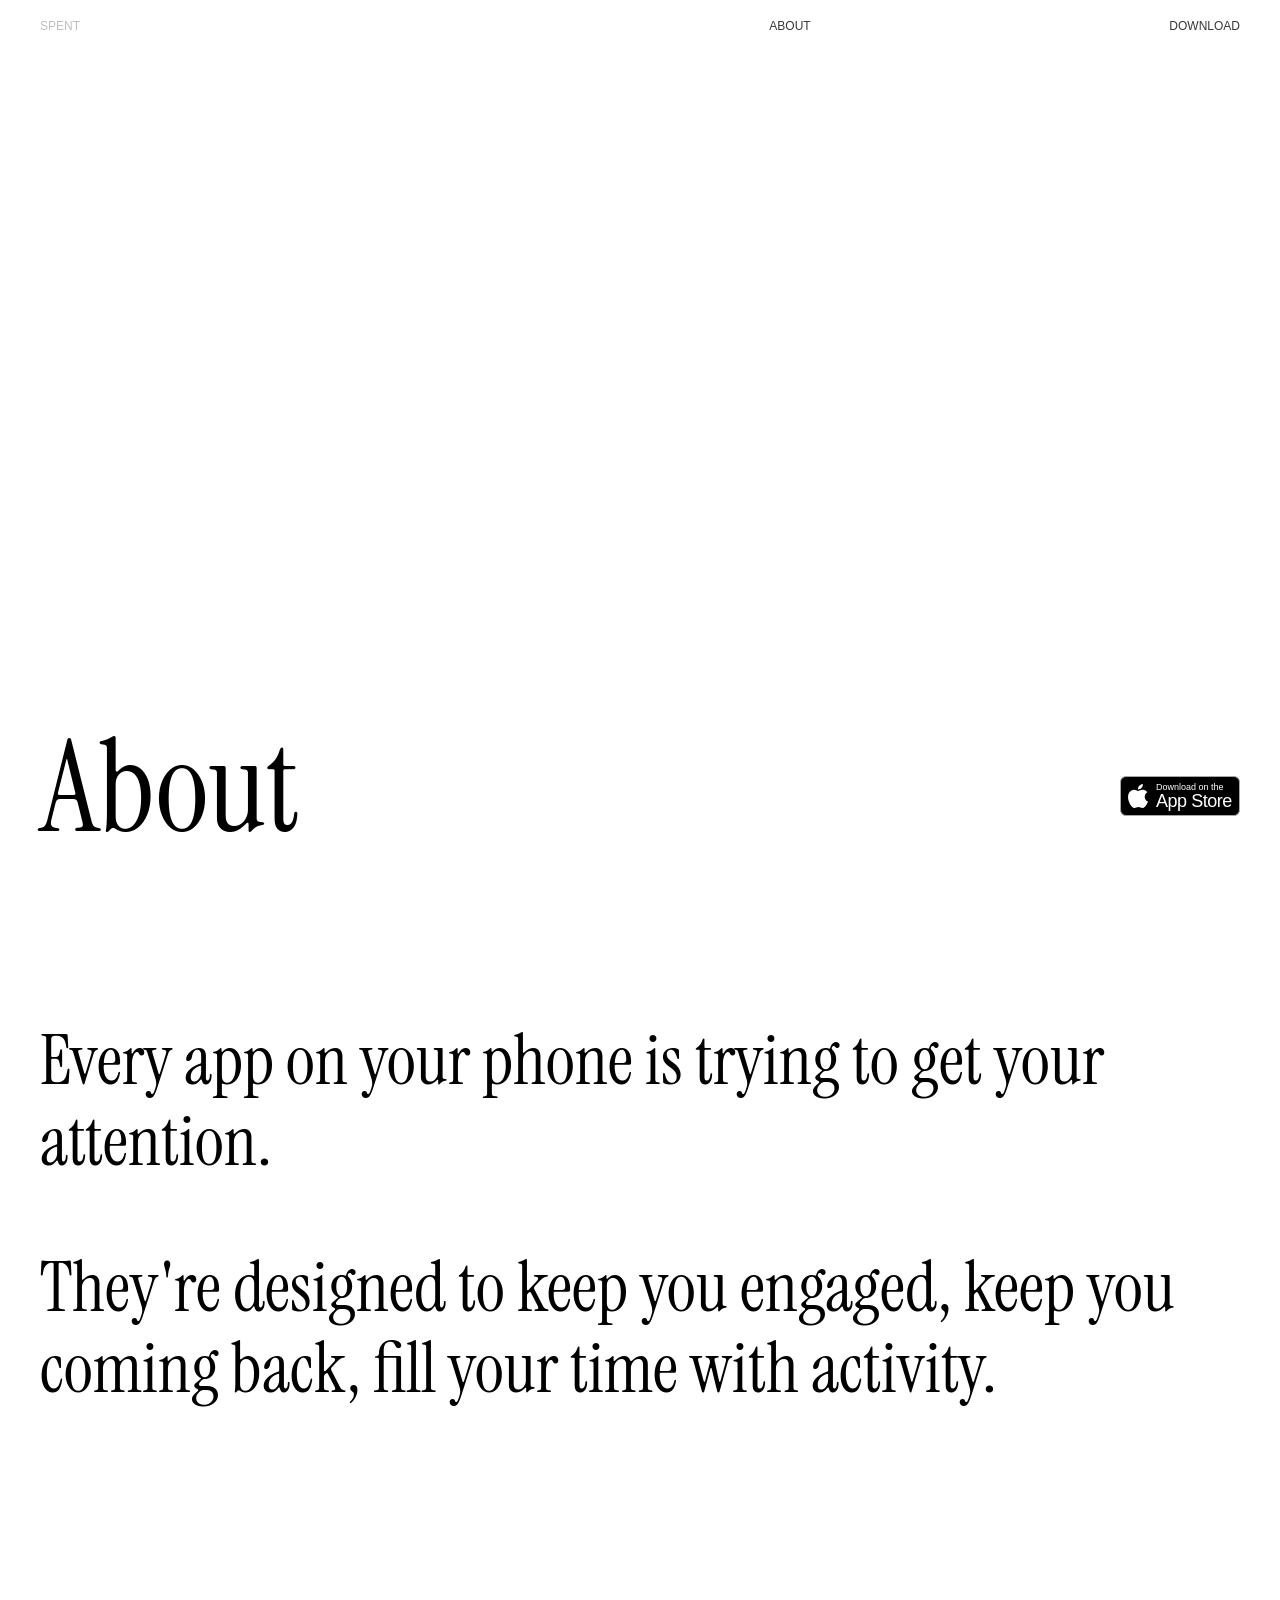
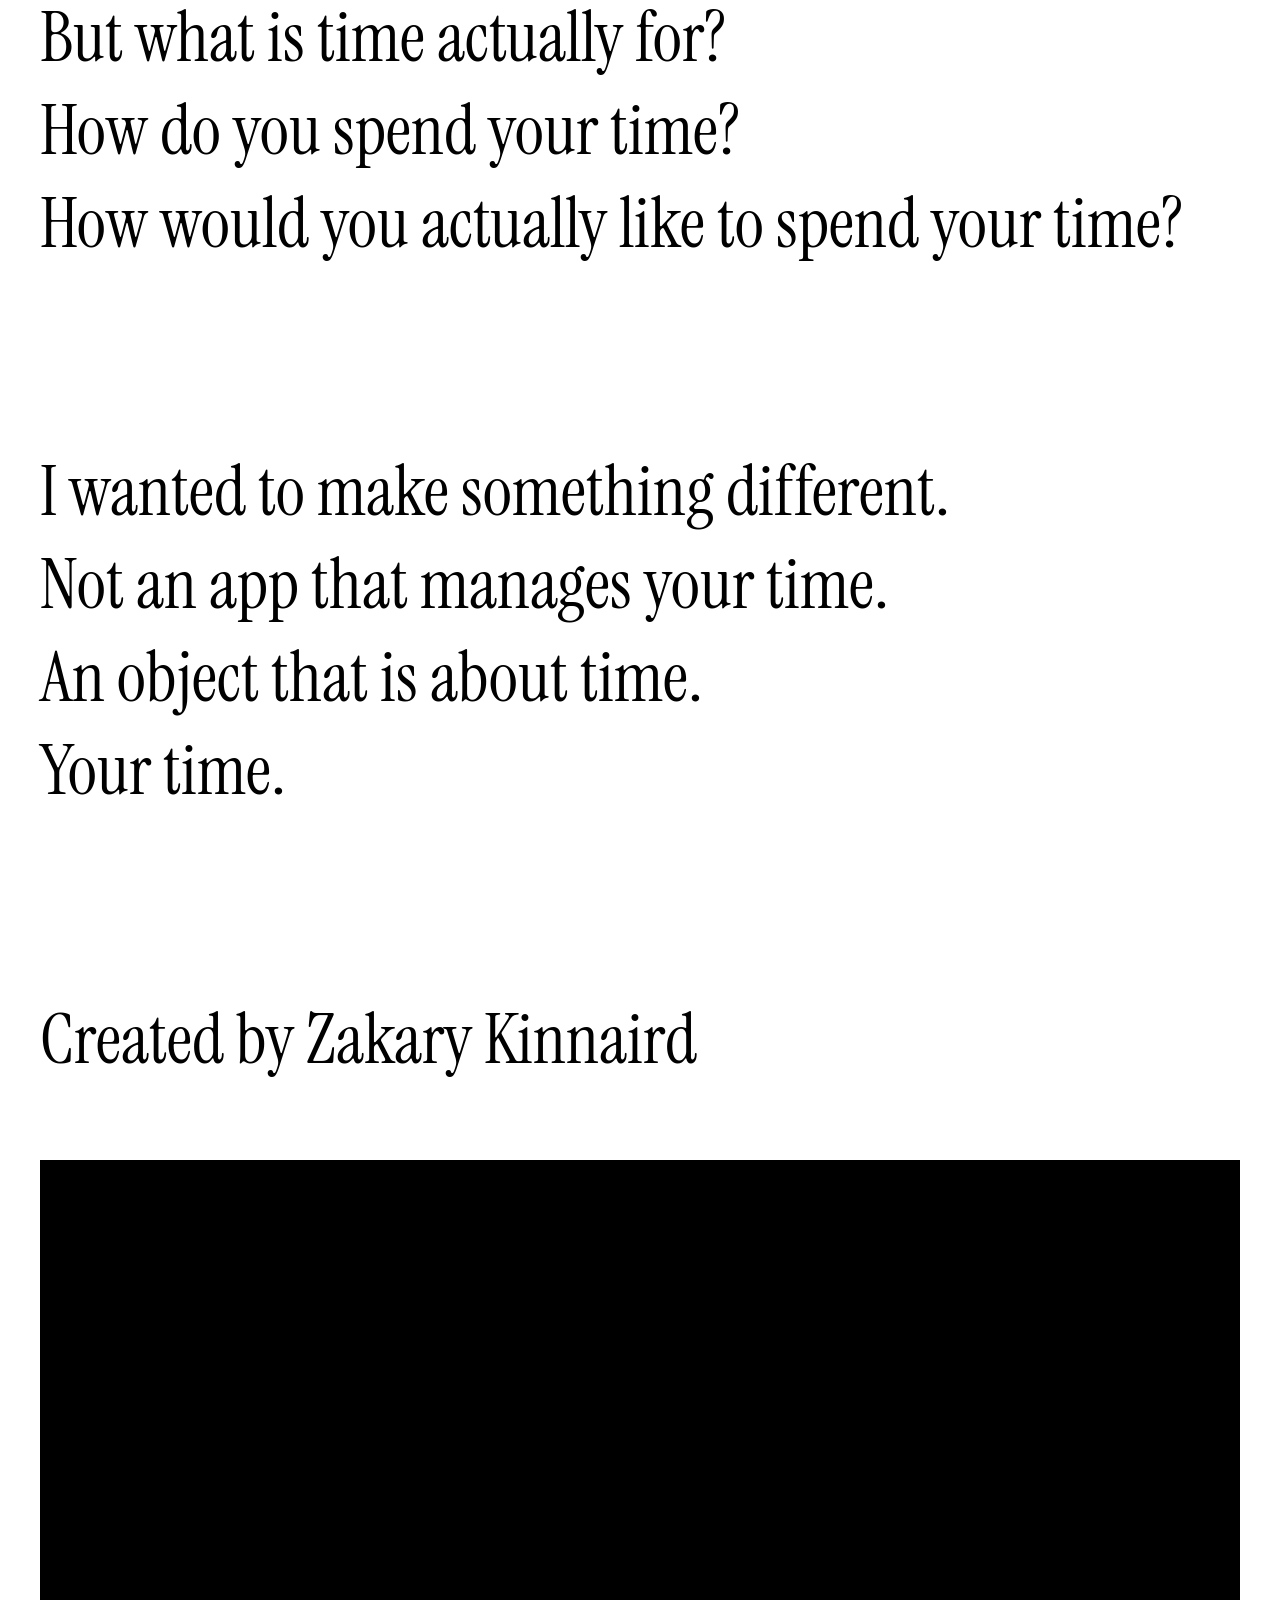
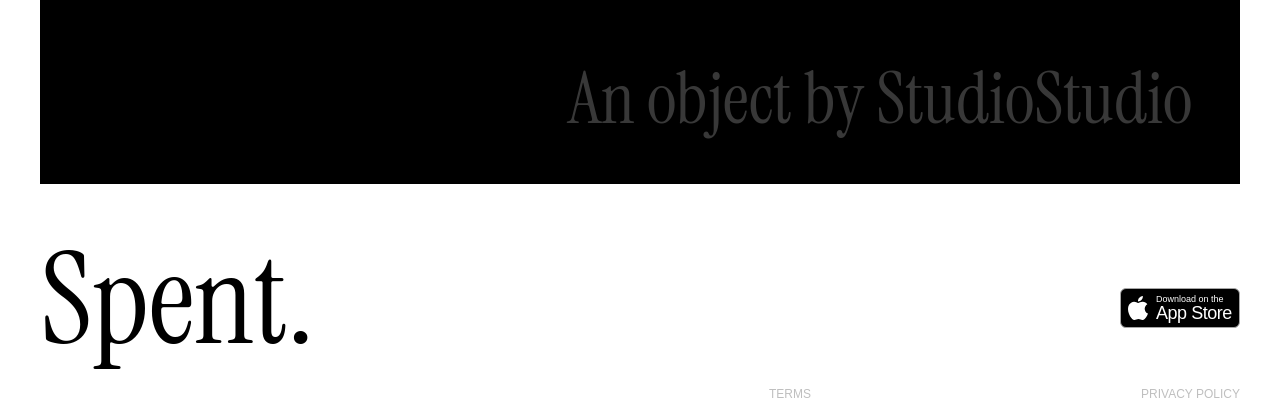
==== commit a7c1cc29: "Fix creator link triple-fade by animating split segments separately. Co-authored-by: Cursor <cursora" ====
--- a/about.html
+++ b/about.html
@@ -122,7 +122,9 @@
                     <p class="story-line">Not an app that manages your time.</p>
                     <p class="story-line">An object that is about time.</p>
                     <p class="story-line">Your time.</p>
-                    <p class="story-line story-line--close">Created by <a href="https://zakarykinnaird.com/">Zakary Kinnaird</a></p>
+                    <p class="story-line story-line--close story-line--split">
+                        <span class="story-line__segment">Created by </span><a class="story-line__segment" href="https://zakarykinnaird.com/">Zakary Kinnaird</a>
+                    </p>
                 </div>
             </section>
         </main>
--- a/styles.css
+++ b/styles.css
@@ -365,6 +365,22 @@
         opacity: 1;
         animation: none;
     }
+
+    .story-copy a:hover,
+    .story-copy a:focus-visible {
+        text-decoration: underline;
+        text-underline-offset: 0.12em;
+    }
+
+    .story-copy a:hover::after,
+    .story-copy a:focus-visible::after {
+        transform: scaleX(0);
+    }
+
+    .story-line--split.is-visible .story-line__segment {
+        animation: none;
+        color: var(--text-primary);
+    }
 }
 
 /* Section: title row — 579:6542 + 579:6544 */
@@ -620,14 +636,49 @@
 
 .story-copy a {
     color: inherit;
-    text-decoration: underline;
-    text-underline-offset: 0.12em;
-    transition: color var(--link-hover-duration) var(--link-hover-ease);
+    text-decoration: none;
+    position: relative;
+    transition: none;
+}
+
+.story-copy a::after {
+    content: "";
+    position: absolute;
+    left: 0;
+    bottom: 0.08em;
+    width: 100%;
+    height: 1px;
+    background: currentColor;
+    transform: scaleX(0);
+    transform-origin: left center;
+    transition: transform var(--link-hover-duration) var(--link-hover-ease);
 }
 
 .story-copy a:hover,
 .story-copy a:focus-visible {
     color: var(--text-dimmed);
+    transition: color var(--link-hover-duration) var(--link-hover-ease);
+}
+
+.story-copy a:hover::after,
+.story-copy a:focus-visible::after {
+    transform: scaleX(1);
+}
+
+.story-line--split.is-visible {
+    animation: none;
+    will-change: auto;
+}
+
+.story-line--split.is-visible .story-line__segment {
+    display: inline;
+    color: var(--polaroid-text);
+    will-change: color;
+    animation: text-polaroid-develop var(--text-develop-duration) var(--hero-develop-ease) var(--reveal-delay, 0ms) forwards;
+}
+
+.story-line--split .story-line__segment {
+    color: var(--polaroid-text);
 }
 
 /* Scroll reveal — polaroid develop on editorial text */
@@ -651,7 +702,7 @@
     }
 }
 
-.story-line.is-visible {
+.story-line.is-visible:not(.story-line--split) {
     will-change: color;
     animation: text-polaroid-develop var(--text-develop-duration) var(--hero-develop-ease) var(--reveal-delay, 0ms) forwards;
 }
@@ -679,6 +730,7 @@
 
 @media (prefers-reduced-motion: reduce) {
     .story-line,
+    .story-line__segment,
     .site-footer__title {
         color: var(--text-primary);
         animation: none;
